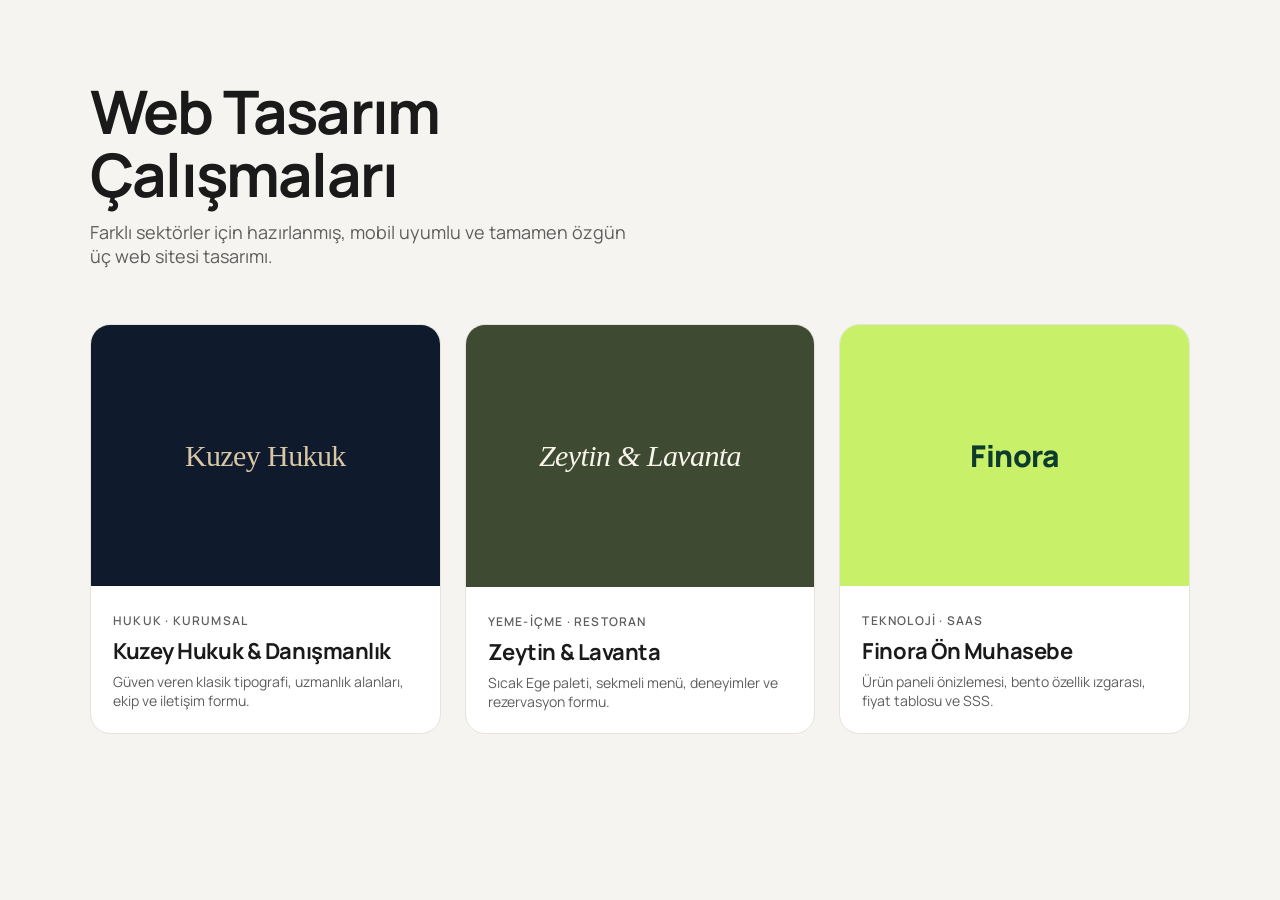
==== web-tasarim/index.html @ 44e5b98a "feat: web tasarım çalışmaları eklendi (hukuk, restoran, SaaS) - web-tasarim/index.html: üç projeyi l" ====
<!doctype html>
<html lang="tr">
<head>
<meta charset="utf-8">
<meta name="viewport" content="width=device-width, initial-scale=1">
<title>Web Tasarım Çalışmaları</title>
<meta name="description" content="Hukuk, restoran ve SaaS sektörleri için hazırlanmış üç özgün web sitesi tasarımı.">
<link rel="preconnect" href="https://fonts.googleapis.com">
<link rel="preconnect" href="https://fonts.gstatic.com" crossorigin>
<link href="https://fonts.googleapis.com/css2?family=Manrope:wght@400;600;800&display=swap" rel="stylesheet">
<style>
  :root{--bg:#f5f4f0;--card:#fff;--ink:#1a1a1a;--muted:#5e5e5e;--line:#e6e3dc;--ease:cubic-bezier(.16,1,.3,1)}
  *{box-sizing:border-box;margin:0;padding:0}
  body{font-family:"Manrope",system-ui,sans-serif;background:var(--bg);color:var(--ink);padding:80px 24px}
  .wrap{max-width:1100px;margin:0 auto}
  h1{font-size:clamp(36px,5vw,60px);letter-spacing:-.03em;line-height:1.05;margin-bottom:14px}
  p.lead{color:var(--muted);font-size:18px;max-width:560px;margin-bottom:56px}
  .grid{display:grid;grid-template-columns:repeat(3,1fr);gap:24px}
  a.card{display:block;text-decoration:none;color:inherit;background:var(--card);border-radius:20px;overflow:hidden;border:1px solid var(--line);transition:transform .35s var(--ease),box-shadow .35s}
  a.card:hover{transform:translateY(-6px);box-shadow:0 20px 40px rgba(0,0,0,.08)}
  a.card:focus-visible{outline:2px solid var(--ink);outline-offset:4px}
  .thumb{aspect-ratio:4/3;display:grid;place-items:center;font-size:30px;font-weight:800;letter-spacing:-.02em;padding:16px;text-align:center}
  .body{padding:22px}
  .body small{font-size:12px;font-weight:600;letter-spacing:.1em;text-transform:uppercase;color:var(--muted)}
  .body h2{font-size:22px;margin:6px 0;letter-spacing:-.02em}
  .body p{font-size:14px;color:var(--muted)}
  @media (max-width:860px){.grid{grid-template-columns:1fr}}
  @media (max-width:600px){body{padding:56px 16px}}
</style>
</head>
<body>
<main class="wrap">
  <h1>Web Tasarım<br>Çalışmaları</h1>
  <p class="lead">Farklı sektörler için hazırlanmış, mobil uyumlu ve tamamen özgün üç web sitesi tasarımı.</p>
  <div class="grid">
    <a class="card" href="hukuk/index.html">
      <div class="thumb" style="background:#0f1b2d;color:#d9c6a5;font-family:Georgia,serif;font-weight:500">Kuzey Hukuk</div>
      <div class="body"><small>Hukuk · Kurumsal</small><h2>Kuzey Hukuk & Danışmanlık</h2><p>Güven veren klasik tipografi, uzmanlık alanları, ekip ve iletişim formu.</p></div>
    </a>
    <a class="card" href="restoran/index.html">
      <div class="thumb" style="background:#3f4a32;color:#faf5ec;font-family:Georgia,serif;font-style:italic;font-weight:400">Zeytin & Lavanta</div>
      <div class="body"><small>Yeme-İçme · Restoran</small><h2>Zeytin & Lavanta</h2><p>Sıcak Ege paleti, sekmeli menü, deneyimler ve rezervasyon formu.</p></div>
    </a>
    <a class="card" href="saas/index.html">
      <div class="thumb" style="background:#c8f169;color:#0d3b2e">Finora</div>
      <div class="body"><small>Teknoloji · SaaS</small><h2>Finora Ön Muhasebe</h2><p>Ürün paneli önizlemesi, bento özellik ızgarası, fiyat tablosu ve SSS.</p></div>
    </a>
  </div>
</main>
</body>
</html>
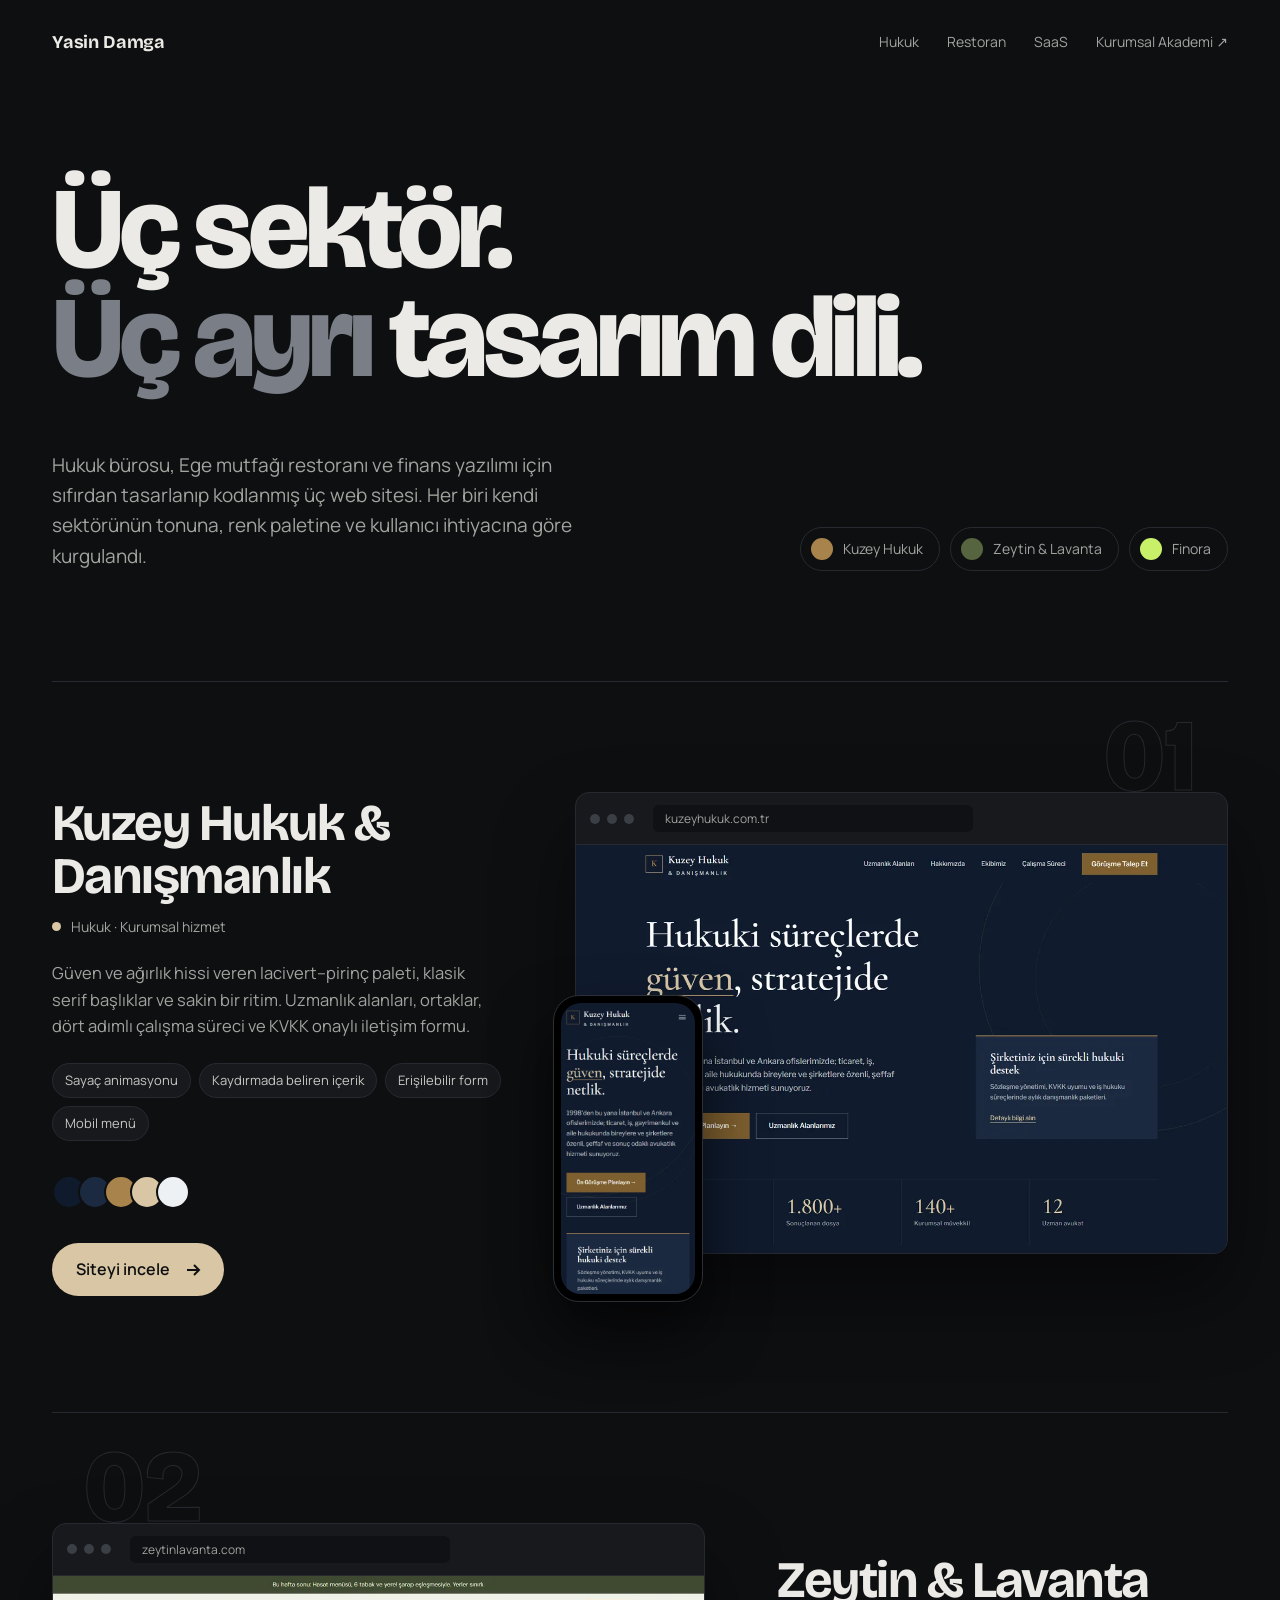
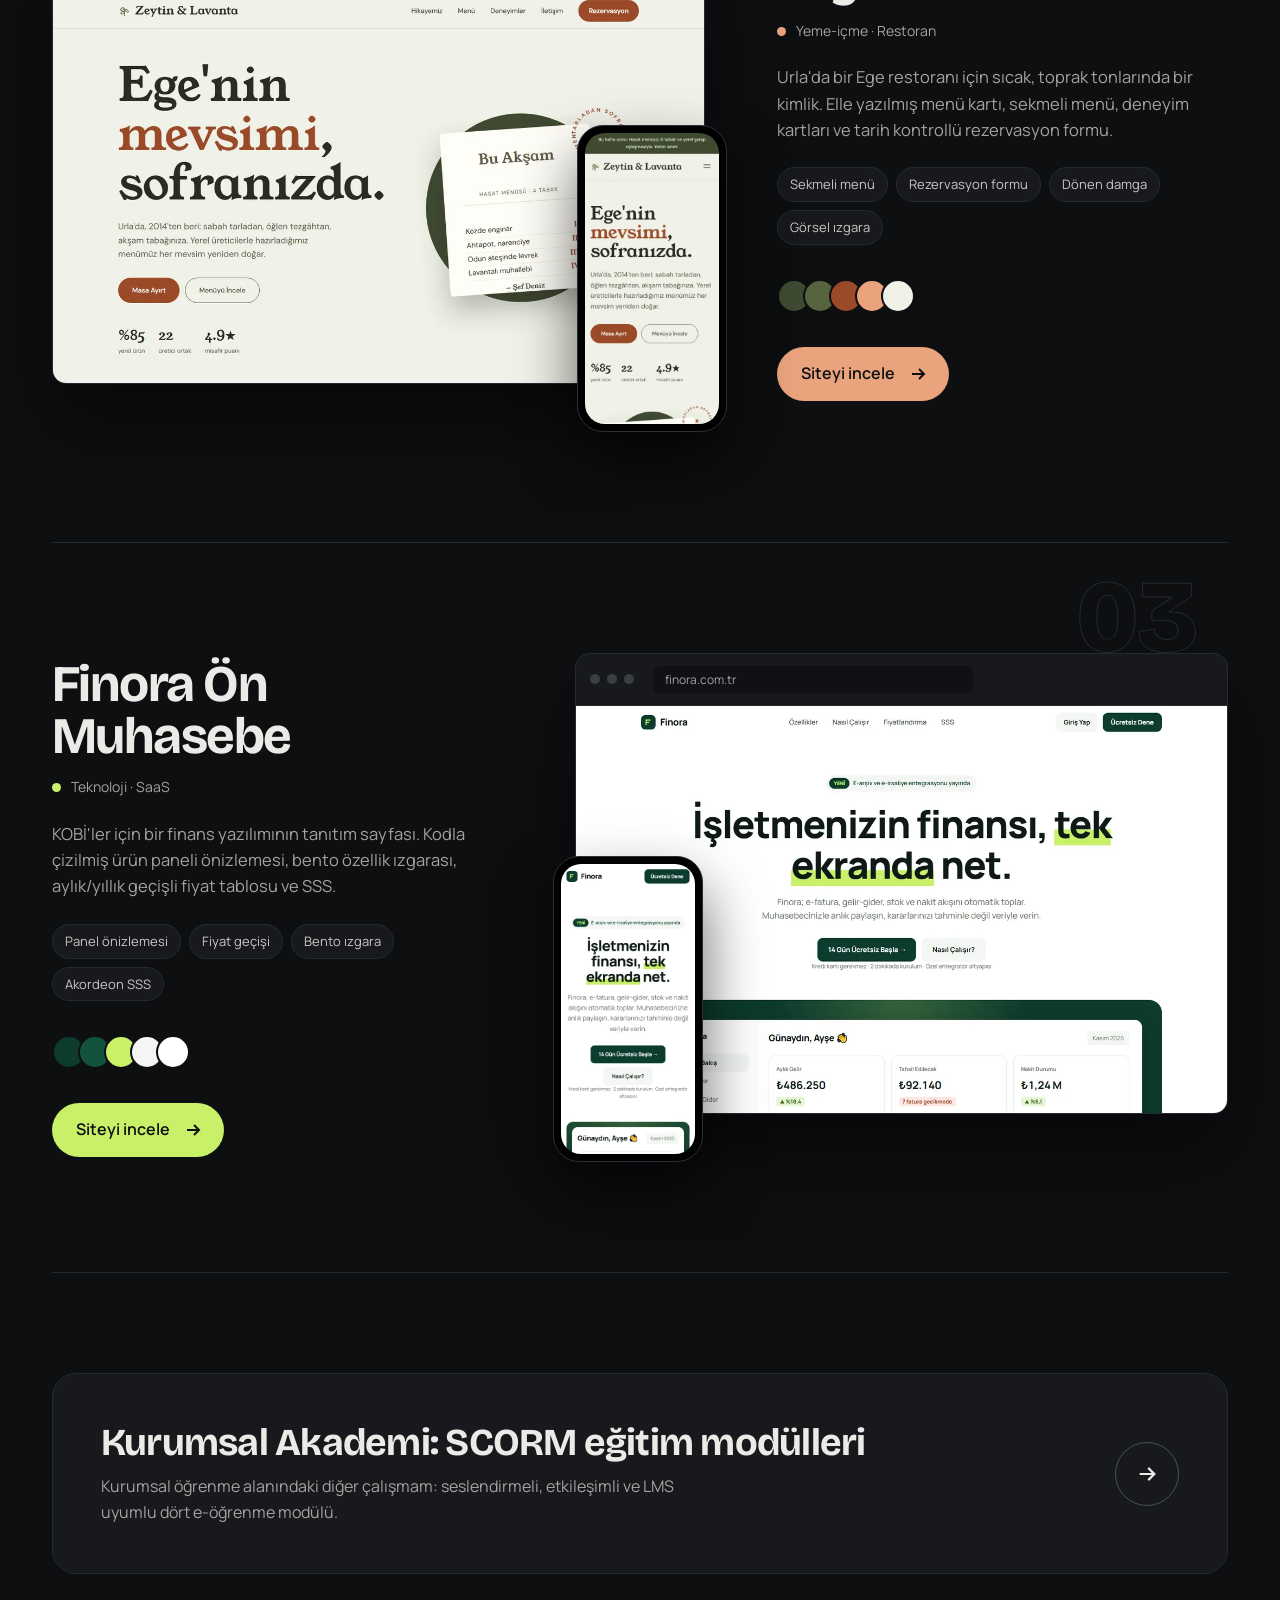
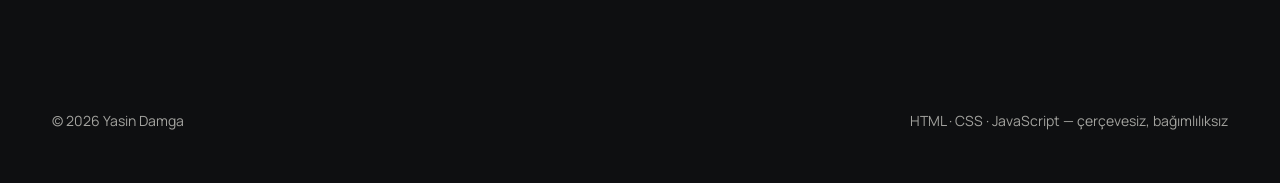
==== commit 56525a26: "feat: web tasarım sayfalarına görsel alanları ve yeni vitrin - Hukuk, restoran ve SaaS sayfalarına p" ====
--- a/web-tasarim/index.html
+++ b/web-tasarim/index.html
@@ -3,49 +3,226 @@
 <head>
 <meta charset="utf-8">
 <meta name="viewport" content="width=device-width, initial-scale=1">
-<title>Web Tasarım Çalışmaları</title>
-<meta name="description" content="Hukuk, restoran ve SaaS sektörleri için hazırlanmış üç özgün web sitesi tasarımı.">
+<title>Web Tasarım Çalışmaları — Yasin Damga</title>
+<meta name="description" content="Hukuk, restoran ve SaaS sektörleri için tasarlanıp kodlanmış üç özgün, mobil uyumlu web sitesi.">
 <link rel="preconnect" href="https://fonts.googleapis.com">
 <link rel="preconnect" href="https://fonts.gstatic.com" crossorigin>
-<link href="https://fonts.googleapis.com/css2?family=Manrope:wght@400;600;800&display=swap" rel="stylesheet">
+<link href="https://fonts.googleapis.com/css2?family=Bricolage+Grotesque:opsz,wght@12..96,500;12..96,700;12..96,800&family=Manrope:wght@400;500;600&display=swap" rel="stylesheet">
 <style>
-  :root{--bg:#f5f4f0;--card:#fff;--ink:#1a1a1a;--muted:#5e5e5e;--line:#e6e3dc;--ease:cubic-bezier(.16,1,.3,1)}
+  :root{
+    --bg:#0e0f11; --surface:#17191d; --line:#262a30; --text:#eceae6; --muted:#a3a39f;
+    --display:"Bricolage Grotesque",system-ui,sans-serif; --body:"Manrope",system-ui,sans-serif;
+    --ease:cubic-bezier(.16,1,.3,1);
+  }
   *{box-sizing:border-box;margin:0;padding:0}
-  body{font-family:"Manrope",system-ui,sans-serif;background:var(--bg);color:var(--ink);padding:80px 24px}
-  .wrap{max-width:1100px;margin:0 auto}
-  h1{font-size:clamp(36px,5vw,60px);letter-spacing:-.03em;line-height:1.05;margin-bottom:14px}
-  p.lead{color:var(--muted);font-size:18px;max-width:560px;margin-bottom:56px}
-  .grid{display:grid;grid-template-columns:repeat(3,1fr);gap:24px}
-  a.card{display:block;text-decoration:none;color:inherit;background:var(--card);border-radius:20px;overflow:hidden;border:1px solid var(--line);transition:transform .35s var(--ease),box-shadow .35s}
-  a.card:hover{transform:translateY(-6px);box-shadow:0 20px 40px rgba(0,0,0,.08)}
-  a.card:focus-visible{outline:2px solid var(--ink);outline-offset:4px}
-  .thumb{aspect-ratio:4/3;display:grid;place-items:center;font-size:30px;font-weight:800;letter-spacing:-.02em;padding:16px;text-align:center}
-  .body{padding:22px}
-  .body small{font-size:12px;font-weight:600;letter-spacing:.1em;text-transform:uppercase;color:var(--muted)}
-  .body h2{font-size:22px;margin:6px 0;letter-spacing:-.02em}
-  .body p{font-size:14px;color:var(--muted)}
-  @media (max-width:860px){.grid{grid-template-columns:1fr}}
-  @media (max-width:600px){body{padding:56px 16px}}
+  html{scroll-behavior:smooth}
+  body{font-family:var(--body);background:var(--bg);color:var(--text);line-height:1.6;-webkit-font-smoothing:antialiased;overflow-x:hidden}
+  a{color:inherit;text-decoration:none}
+  :focus-visible{outline:2px solid var(--text);outline-offset:4px;border-radius:4px}
+  img{display:block;max-width:100%;height:auto}
+  .wrap{max-width:1240px;margin:0 auto;padding:0 32px}
+
+  /* top bar */
+  .top{display:flex;justify-content:space-between;align-items:center;padding:28px 0;font-size:14px}
+  .me{font-family:var(--display);font-weight:700;font-size:18px;letter-spacing:-.01em}
+  .top nav{display:flex;gap:28px;color:var(--muted)}
+  .top nav a{transition:color .2s}
+  .top nav a:hover{color:var(--text)}
+
+  /* hero */
+  .hero{padding:90px 0 110px;position:relative}
+  .hero h1{font-family:var(--display);font-weight:800;font-size:clamp(48px,9vw,128px);line-height:.95;letter-spacing:-.045em;max-width:1000px}
+  .hero h1 .dim{color:#7a7e86}
+  .hero-foot{display:grid;grid-template-columns:1.2fr 1fr;gap:60px;margin-top:56px;align-items:end}
+  .hero-foot p{font-size:19px;color:var(--muted);max-width:540px}
+  .swatches{display:flex;gap:10px;justify-content:flex-end;align-items:center;flex-wrap:wrap}
+  .swatches a{display:flex;align-items:center;gap:10px;padding:10px 16px 10px 10px;border:1px solid var(--line);border-radius:999px;font-size:14px;color:var(--muted);transition:border-color .25s,color .25s,transform .25s var(--ease)}
+  .swatches a:hover{border-color:var(--c);color:var(--text);transform:translateY(-2px)}
+  .swatches i{width:22px;height:22px;border-radius:50%;background:var(--c)}
+
+  /* projects */
+  .project{--accent:#fff;padding:110px 0;border-top:1px solid var(--line);position:relative}
+  .project-grid{display:grid;grid-template-columns:1.45fr 1fr;gap:72px;align-items:center}
+  .project:nth-child(even) .project-grid{grid-template-columns:1fr 1.45fr}
+  .project:nth-child(even) .stage{order:2}
+  .num{position:absolute;top:24px;left:32px;font-family:var(--display);font-weight:800;font-size:clamp(64px,8vw,120px);line-height:1;color:transparent;-webkit-text-stroke:1px var(--line);pointer-events:none;user-select:none}
+  .project:nth-child(even) .num{left:auto;right:32px}
+
+  .stage{position:relative;padding-bottom:48px}
+  .browser{border-radius:14px;overflow:hidden;background:var(--surface);border:1px solid var(--line);box-shadow:0 40px 80px rgba(0,0,0,.45);transition:transform .7s var(--ease)}
+  .bar{display:flex;align-items:center;gap:7px;padding:12px 14px;border-bottom:1px solid var(--line)}
+  .bar span{width:10px;height:10px;border-radius:50%;background:#3a3e45}
+  .bar em{margin-left:12px;flex:1;max-width:320px;font-style:normal;font-size:12px;color:var(--muted);background:#0f1114;border-radius:6px;padding:4px 12px;white-space:nowrap;overflow:hidden;text-overflow:ellipsis}
+  .phone{position:absolute;right:-22px;bottom:0;width:23%;min-width:120px;border-radius:26px;padding:7px;background:#000;border:1px solid #2c3036;box-shadow:0 30px 60px rgba(0,0,0,.6);transition:transform .7s var(--ease)}
+  .phone img{border-radius:20px}
+  .project:nth-child(even) .phone{right:auto;left:-22px}
+  .project:hover .browser{transform:translateY(-6px)}
+  .project:hover .phone{transform:translateY(-14px) rotate(-1.5deg)}
+  .project:nth-child(even):hover .phone{transform:translateY(-14px) rotate(1.5deg)}
+
+  .info h2{font-family:var(--display);font-weight:700;font-size:clamp(34px,4vw,52px);line-height:1.02;letter-spacing:-.03em}
+  .meta{display:flex;align-items:center;gap:10px;margin:14px 0 22px;font-size:14px;color:var(--muted)}
+  .meta i{width:9px;height:9px;border-radius:50%;background:var(--accent)}
+  .info p{color:var(--muted);font-size:16.5px;margin-bottom:24px}
+  .chips{display:flex;flex-wrap:wrap;gap:8px;margin-bottom:34px;list-style:none}
+  .chips li{font-size:13px;padding:6px 12px;border-radius:999px;background:var(--surface);border:1px solid var(--line);color:#c9c8c4}
+  .palette{display:flex;margin-bottom:34px}
+  .palette span{width:34px;height:34px;border-radius:50%;border:2px solid var(--bg);margin-left:-8px}
+  .palette span:first-child{margin-left:0}
+  .cta{display:inline-flex;align-items:center;gap:14px;font-weight:600;font-size:16px;padding:14px 22px 14px 24px;border-radius:999px;background:var(--accent);color:var(--on-accent,#0e0f11);transition:gap .3s var(--ease),filter .2s}
+  .cta:hover{gap:20px;filter:brightness(1.08)}
+  .cta svg{transition:transform .3s var(--ease)}
+
+  /* closing */
+  .more{border-top:1px solid var(--line);padding:100px 0}
+  .more-card{display:grid;grid-template-columns:1fr auto;gap:40px;align-items:center;padding:48px;border-radius:24px;background:var(--surface);border:1px solid var(--line);transition:border-color .3s}
+  .more-card:hover{border-color:#4a4f57}
+  .more-card h2{font-family:var(--display);font-weight:700;font-size:clamp(26px,3vw,38px);letter-spacing:-.02em;line-height:1.1;margin-bottom:10px}
+  .more-card p{color:var(--muted);max-width:620px}
+  .arrow{width:64px;height:64px;border-radius:50%;border:1px solid #4a4f57;display:grid;place-items:center;transition:transform .4s var(--ease),background .3s}
+  .more-card:hover .arrow{transform:rotate(-45deg);background:var(--text);color:var(--bg)}
+  footer{padding:36px 0 50px;color:var(--muted);font-size:14px;display:flex;justify-content:space-between;gap:20px;flex-wrap:wrap}
+  footer a:hover{color:var(--text)}
+
+  .reveal{opacity:0;transform:translateY(30px);transition:opacity .9s ease,transform .9s var(--ease)}
+  .reveal.in{opacity:1;transform:none}
+
+  @media (max-width:960px){
+    .project-grid,.project:nth-child(even) .project-grid{grid-template-columns:1fr;gap:48px}
+    .project:nth-child(even) .stage{order:0}
+    .hero-foot{grid-template-columns:1fr;gap:32px}
+    .swatches{justify-content:flex-start}
+    .phone,.project:nth-child(even) .phone{right:-6px;left:auto}
+    .num,.project:nth-child(even) .num{top:20px;right:16px;left:auto}
+  }
+  @media (max-width:600px){
+    .wrap{padding:0 16px}
+    .top nav a:not(:last-child){display:none}
+    .hero{padding:50px 0 70px}
+    .project{padding:80px 0}
+    .phone{width:30%;min-width:96px;border-radius:18px;padding:5px}
+    .phone img{border-radius:14px}
+    .bar em{display:none}
+    .more-card{grid-template-columns:1fr;padding:30px 24px}
+  }
+  @media (prefers-reduced-motion:reduce){
+    .reveal{opacity:1;transform:none;transition:none}
+    .project:hover .browser,.project:hover .phone{transform:none}
+    html{scroll-behavior:auto}
+  }
 </style>
 </head>
 <body>
-<main class="wrap">
-  <h1>Web Tasarım<br>Çalışmaları</h1>
-  <p class="lead">Farklı sektörler için hazırlanmış, mobil uyumlu ve tamamen özgün üç web sitesi tasarımı.</p>
-  <div class="grid">
-    <a class="card" href="hukuk/index.html">
-      <div class="thumb" style="background:#0f1b2d;color:#d9c6a5;font-family:Georgia,serif;font-weight:500">Kuzey Hukuk</div>
-      <div class="body"><small>Hukuk · Kurumsal</small><h2>Kuzey Hukuk & Danışmanlık</h2><p>Güven veren klasik tipografi, uzmanlık alanları, ekip ve iletişim formu.</p></div>
-    </a>
-    <a class="card" href="restoran/index.html">
-      <div class="thumb" style="background:#3f4a32;color:#faf5ec;font-family:Georgia,serif;font-style:italic;font-weight:400">Zeytin & Lavanta</div>
-      <div class="body"><small>Yeme-İçme · Restoran</small><h2>Zeytin & Lavanta</h2><p>Sıcak Ege paleti, sekmeli menü, deneyimler ve rezervasyon formu.</p></div>
-    </a>
-    <a class="card" href="saas/index.html">
-      <div class="thumb" style="background:#c8f169;color:#0d3b2e">Finora</div>
-      <div class="body"><small>Teknoloji · SaaS</small><h2>Finora Ön Muhasebe</h2><p>Ürün paneli önizlemesi, bento özellik ızgarası, fiyat tablosu ve SSS.</p></div>
-    </a>
-  </div>
-</main>
+
+<div class="wrap">
+  <header class="top">
+    <a href="#" class="me">Yasin Damga</a>
+    <nav aria-label="Sayfa içi">
+      <a href="#hukuk">Hukuk</a>
+      <a href="#restoran">Restoran</a>
+      <a href="#saas">SaaS</a>
+      <a href="../kurumsal-akademi/index.html">Kurumsal Akademi ↗</a>
+    </nav>
+  </header>
+
+  <main>
+    <section class="hero">
+      <h1>Üç sektör.<br><span class="dim">Üç ayrı</span> tasarım dili.</h1>
+      <div class="hero-foot">
+        <p>Hukuk bürosu, Ege mutfağı restoranı ve finans yazılımı için sıfırdan tasarlanıp kodlanmış üç web sitesi. Her biri kendi sektörünün tonuna, renk paletine ve kullanıcı ihtiyacına göre kurgulandı.</p>
+        <div class="swatches">
+          <a href="#hukuk" style="--c:#a8834c"><i></i>Kuzey Hukuk</a>
+          <a href="#restoran" style="--c:#56643f"><i></i>Zeytin & Lavanta</a>
+          <a href="#saas" style="--c:#c8f169"><i></i>Finora</a>
+        </div>
+      </div>
+    </section>
+
+    <article class="project" id="hukuk" style="--accent:#d9c6a5">
+      <span class="num" aria-hidden="true">01</span>
+      <div class="project-grid">
+        <a class="stage reveal" href="hukuk/index.html" aria-label="Kuzey Hukuk sitesini aç">
+          <div class="browser">
+            <div class="bar"><span></span><span></span><span></span><em>kuzeyhukuk.com.tr</em></div>
+            <img src="img/hukuk-masaustu.webp" width="1200" height="750" alt="Kuzey Hukuk ana sayfası, masaüstü görünüm">
+          </div>
+          <div class="phone"><img src="img/hukuk-mobil.webp" width="390" height="844" alt="Kuzey Hukuk ana sayfası, mobil görünüm" loading="lazy"></div>
+        </a>
+        <div class="info reveal">
+          <h2>Kuzey Hukuk & Danışmanlık</h2>
+          <div class="meta"><i></i>Hukuk · Kurumsal hizmet</div>
+          <p>Güven ve ağırlık hissi veren lacivert–pirinç paleti, klasik serif başlıklar ve sakin bir ritim. Uzmanlık alanları, ortaklar, dört adımlı çalışma süreci ve KVKK onaylı iletişim formu.</p>
+          <ul class="chips"><li>Sayaç animasyonu</li><li>Kaydırmada beliren içerik</li><li>Erişilebilir form</li><li>Mobil menü</li></ul>
+          <div class="palette" aria-hidden="true"><span style="background:#0f1b2d"></span><span style="background:#1b2a40"></span><span style="background:#a8834c"></span><span style="background:#d9c6a5"></span><span style="background:#eef1f4"></span></div>
+          <a class="cta" href="hukuk/index.html">Siteyi incele <svg width="18" height="18" viewBox="0 0 18 18" fill="none" stroke="currentColor" stroke-width="2" aria-hidden="true"><path d="M3 9h12M10 4l5 5-5 5"/></svg></a>
+        </div>
+      </div>
+    </article>
+
+    <article class="project" id="restoran" style="--accent:#e9a47e">
+      <span class="num" aria-hidden="true">02</span>
+      <div class="project-grid">
+        <a class="stage reveal" href="restoran/index.html" aria-label="Zeytin & Lavanta sitesini aç">
+          <div class="browser">
+            <div class="bar"><span></span><span></span><span></span><em>zeytinlavanta.com</em></div>
+            <img src="img/restoran-masaustu.webp" width="1200" height="750" alt="Zeytin & Lavanta ana sayfası, masaüstü görünüm" loading="lazy">
+          </div>
+          <div class="phone"><img src="img/restoran-mobil.webp" width="390" height="844" alt="Zeytin & Lavanta ana sayfası, mobil görünüm" loading="lazy"></div>
+        </a>
+        <div class="info reveal">
+          <h2>Zeytin & Lavanta</h2>
+          <div class="meta"><i></i>Yeme-içme · Restoran</div>
+          <p>Urla'da bir Ege restoranı için sıcak, toprak tonlarında bir kimlik. Elle yazılmış menü kartı, sekmeli menü, deneyim kartları ve tarih kontrollü rezervasyon formu.</p>
+          <ul class="chips"><li>Sekmeli menü</li><li>Rezervasyon formu</li><li>Dönen damga</li><li>Görsel ızgara</li></ul>
+          <div class="palette" aria-hidden="true"><span style="background:#3f4a32"></span><span style="background:#56643f"></span><span style="background:#9b4a28"></span><span style="background:#e9a47e"></span><span style="background:#eff1e7"></span></div>
+          <a class="cta" href="restoran/index.html">Siteyi incele <svg width="18" height="18" viewBox="0 0 18 18" fill="none" stroke="currentColor" stroke-width="2" aria-hidden="true"><path d="M3 9h12M10 4l5 5-5 5"/></svg></a>
+        </div>
+      </div>
+    </article>
+
+    <article class="project" id="saas" style="--accent:#c8f169">
+      <span class="num" aria-hidden="true">03</span>
+      <div class="project-grid">
+        <a class="stage reveal" href="saas/index.html" aria-label="Finora sitesini aç">
+          <div class="browser">
+            <div class="bar"><span></span><span></span><span></span><em>finora.com.tr</em></div>
+            <img src="img/saas-masaustu.webp" width="1200" height="750" alt="Finora ana sayfası, masaüstü görünüm" loading="lazy">
+          </div>
+          <div class="phone"><img src="img/saas-mobil.webp" width="390" height="844" alt="Finora ana sayfası, mobil görünüm" loading="lazy"></div>
+        </a>
+        <div class="info reveal">
+          <h2>Finora Ön Muhasebe</h2>
+          <div class="meta"><i></i>Teknoloji · SaaS</div>
+          <p>KOBİ'ler için bir finans yazılımının tanıtım sayfası. Kodla çizilmiş ürün paneli önizlemesi, bento özellik ızgarası, aylık/yıllık geçişli fiyat tablosu ve SSS.</p>
+          <ul class="chips"><li>Panel önizlemesi</li><li>Fiyat geçişi</li><li>Bento ızgara</li><li>Akordeon SSS</li></ul>
+          <div class="palette" aria-hidden="true"><span style="background:#0d3b2e"></span><span style="background:#145240"></span><span style="background:#c8f169"></span><span style="background:#f4f6f3"></span><span style="background:#ffffff"></span></div>
+          <a class="cta" href="saas/index.html">Siteyi incele <svg width="18" height="18" viewBox="0 0 18 18" fill="none" stroke="currentColor" stroke-width="2" aria-hidden="true"><path d="M3 9h12M10 4l5 5-5 5"/></svg></a>
+        </div>
+      </div>
+    </article>
+
+    <section class="more">
+      <a class="more-card" href="../kurumsal-akademi/index.html">
+        <div>
+          <h2>Kurumsal Akademi: SCORM eğitim modülleri</h2>
+          <p>Kurumsal öğrenme alanındaki diğer çalışmam: seslendirmeli, etkileşimli ve LMS uyumlu dört e-öğrenme modülü.</p>
+        </div>
+        <span class="arrow" aria-hidden="true"><svg width="22" height="22" viewBox="0 0 18 18" fill="none" stroke="currentColor" stroke-width="1.8"><path d="M3 9h12M10 4l5 5-5 5"/></svg></span>
+      </a>
+    </section>
+  </main>
+
+  <footer>
+    <span>© 2026 Yasin Damga</span>
+    <span>HTML · CSS · JavaScript — çerçevesiz, bağımlılıksız</span>
+  </footer>
+</div>
+
+<script>
+  const io = new IntersectionObserver(entries => entries.forEach(e => {
+    if (e.isIntersecting) { e.target.classList.add('in'); io.unobserve(e.target); }
+  }), { threshold: .15 });
+  document.querySelectorAll('.reveal').forEach(el => io.observe(el));
+</script>
 </body>
 </html>
